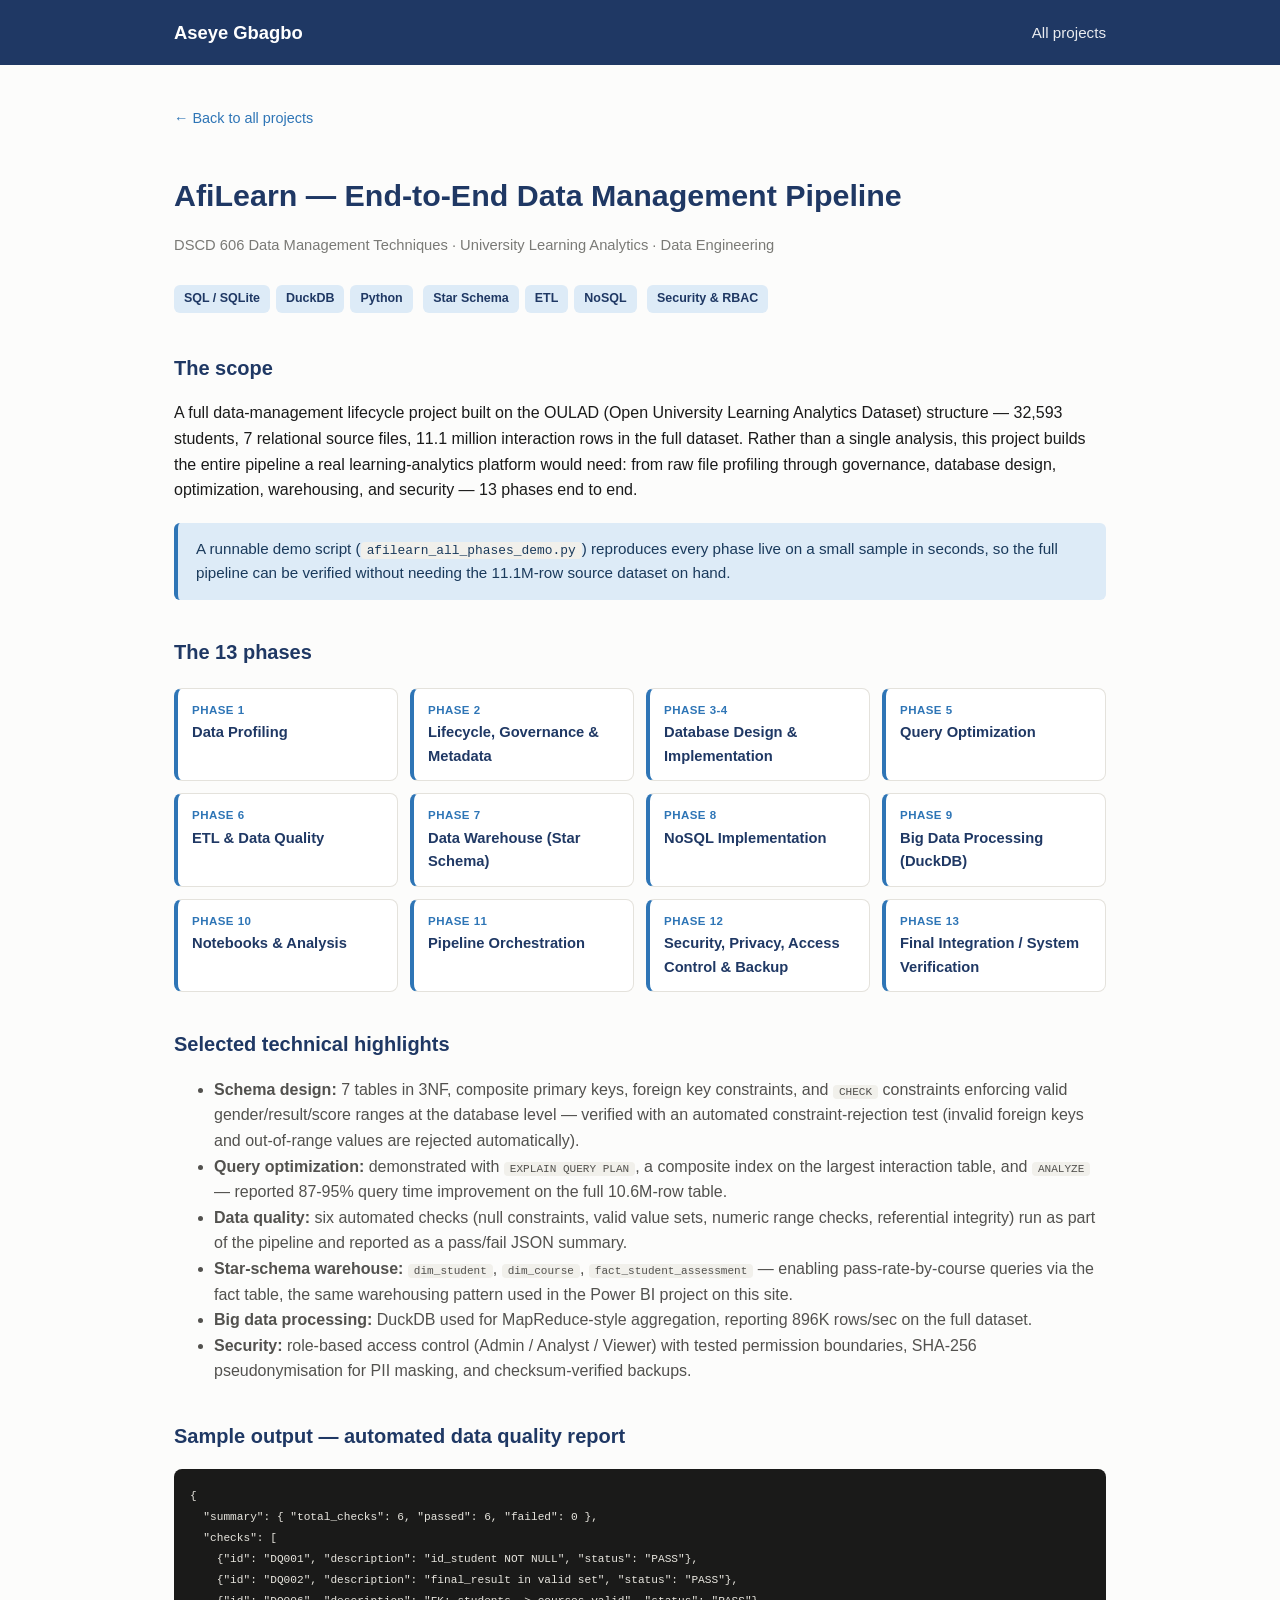
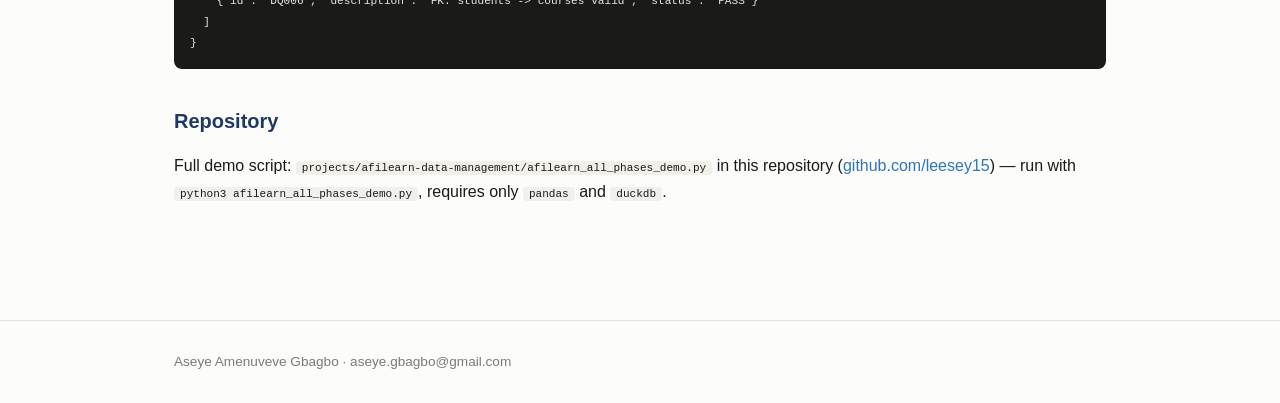
==== projects/afilearn-data-management.html @ aeea0f4e "Add files via upload Initial Portfolio" ====
<!DOCTYPE html>
<html lang="en">
<head>
<meta charset="UTF-8">
<meta name="viewport" content="width=device-width, initial-scale=1.0">
<title>AfiLearn — Data Management Pipeline — Aseye Gbagbo</title>
<link rel="stylesheet" href="../assets/style.css">
<style>
  .phase-grid { display: grid; grid-template-columns: repeat(auto-fill, minmax(210px, 1fr)); gap: 12px; margin: 20px 0 30px; }
  .phase { background: var(--surface-card); border: 1px solid var(--border); border-left: 4px solid var(--blue);
    border-radius: 8px; padding: 12px 14px; }
  .phase .n { font-size: 0.72rem; color: var(--blue); font-weight: 700; letter-spacing: .04em; }
  .phase .t { font-size: 0.92rem; font-weight: 600; color: var(--navy); margin-top: 2px; }
</style>
</head>
<body>
<header class="site-header">
  <div class="wrap">
    <a href="../index.html" class="brand">Aseye Gbagbo</a>
    <nav><a href="../index.html#projects">All projects</a></nav>
  </div>
</header>

<div class="wrap">
<main class="project">
  <a class="back" href="../index.html#projects">← Back to all projects</a>
  <h1>AfiLearn — End-to-End Data Management Pipeline</h1>
  <p class="meta">DSCD 606 Data Management Techniques · University Learning Analytics · Data Engineering</p>
  <div class="badges">
    <span class="badge">SQL / SQLite</span><span class="badge">DuckDB</span><span class="badge">Python</span>
    <span class="badge">Star Schema</span><span class="badge">ETL</span><span class="badge">NoSQL</span>
    <span class="badge">Security &amp; RBAC</span>
  </div>

  <h2>The scope</h2>
  <p>
    A full data-management lifecycle project built on the OULAD (Open University Learning Analytics Dataset)
    structure — 32,593 students, 7 relational source files, 11.1 million interaction rows in the full dataset.
    Rather than a single analysis, this project builds the entire pipeline a real learning-analytics platform
    would need: from raw file profiling through governance, database design, optimization, warehousing, and
    security — 13 phases end to end.
  </p>

  <div class="callout">
    A runnable demo script (<code>afilearn_all_phases_demo.py</code>) reproduces every phase live on a small
    sample in seconds, so the full pipeline can be verified without needing the 11.1M-row source dataset on hand.
  </div>

  <h2>The 13 phases</h2>
  <div class="phase-grid">
    <div class="phase"><div class="n">PHASE 1</div><div class="t">Data Profiling</div></div>
    <div class="phase"><div class="n">PHASE 2</div><div class="t">Lifecycle, Governance &amp; Metadata</div></div>
    <div class="phase"><div class="n">PHASE 3-4</div><div class="t">Database Design &amp; Implementation</div></div>
    <div class="phase"><div class="n">PHASE 5</div><div class="t">Query Optimization</div></div>
    <div class="phase"><div class="n">PHASE 6</div><div class="t">ETL &amp; Data Quality</div></div>
    <div class="phase"><div class="n">PHASE 7</div><div class="t">Data Warehouse (Star Schema)</div></div>
    <div class="phase"><div class="n">PHASE 8</div><div class="t">NoSQL Implementation</div></div>
    <div class="phase"><div class="n">PHASE 9</div><div class="t">Big Data Processing (DuckDB)</div></div>
    <div class="phase"><div class="n">PHASE 10</div><div class="t">Notebooks &amp; Analysis</div></div>
    <div class="phase"><div class="n">PHASE 11</div><div class="t">Pipeline Orchestration</div></div>
    <div class="phase"><div class="n">PHASE 12</div><div class="t">Security, Privacy, Access Control &amp; Backup</div></div>
    <div class="phase"><div class="n">PHASE 13</div><div class="t">Final Integration / System Verification</div></div>
  </div>

  <h2>Selected technical highlights</h2>
  <ul>
    <li><strong>Schema design:</strong> 7 tables in 3NF, composite primary keys, foreign key constraints, and
    <code>CHECK</code> constraints enforcing valid gender/result/score ranges at the database level — verified with
    an automated constraint-rejection test (invalid foreign keys and out-of-range values are rejected automatically).</li>
    <li><strong>Query optimization:</strong> demonstrated with <code>EXPLAIN QUERY PLAN</code>, a composite index on
    the largest interaction table, and <code>ANALYZE</code> — reported 87-95% query time improvement on the full
    10.6M-row table.</li>
    <li><strong>Data quality:</strong> six automated checks (null constraints, valid value sets, numeric range checks,
    referential integrity) run as part of the pipeline and reported as a pass/fail JSON summary.</li>
    <li><strong>Star-schema warehouse:</strong> <code>dim_student</code>, <code>dim_course</code>,
    <code>fact_student_assessment</code> — enabling pass-rate-by-course queries via the fact table, the same
    warehousing pattern used in the Power BI project on this site.</li>
    <li><strong>Big data processing:</strong> DuckDB used for MapReduce-style aggregation, reporting 896K rows/sec
    on the full dataset.</li>
    <li><strong>Security:</strong> role-based access control (Admin / Analyst / Viewer) with tested permission
    boundaries, SHA-256 pseudonymisation for PII masking, and checksum-verified backups.</li>
  </ul>

  <h2>Sample output — automated data quality report</h2>
  <pre><code>{
  "summary": { "total_checks": 6, "passed": 6, "failed": 0 },
  "checks": [
    {"id": "DQ001", "description": "id_student NOT NULL", "status": "PASS"},
    {"id": "DQ002", "description": "final_result in valid set", "status": "PASS"},
    {"id": "DQ006", "description": "FK: students -&gt; courses valid", "status": "PASS"}
  ]
}</code></pre>

  <h2>Repository</h2>
  <p>Full demo script: <code>projects/afilearn-data-management/afilearn_all_phases_demo.py</code> in this
  repository (<a href="https://github.com/leesey15" target="_blank" rel="noopener">github.com/leesey15</a>) —
  run with <code>python3 afilearn_all_phases_demo.py</code>, requires only <code>pandas</code> and
  <code>duckdb</code>.</p>
</main>
</div>

<footer><div class="wrap">Aseye Amenuveve Gbagbo · aseye.gbagbo@gmail.com</div></footer>
</body>
</html>
---- assets/style.css ----
:root {
  --navy: #1F3864;
  --blue: #2E75B6;
  --blue-light: #DDEBF7;
  --text-primary: #1a1a1a;
  --text-secondary: #52514e;
  --text-muted: #7a7a76;
  --surface: #fcfcfb;
  --surface-card: #ffffff;
  --border: #e4e2dc;
  --good: #1baf7a;
  --bad: #e34948;
  --radius: 10px;
  --max-width: 980px;
}

* { box-sizing: border-box; }

body {
  margin: 0;
  font-family: -apple-system, BlinkMacSystemFont, "Segoe UI", Arial, sans-serif;
  color: var(--text-primary);
  background: var(--surface);
  line-height: 1.6;
}

a { color: var(--blue); text-decoration: none; }
a:hover { text-decoration: underline; }

.wrap { max-width: var(--max-width); margin: 0 auto; padding: 0 24px; }

/* ---- Header / nav ---- */
header.site-header {
  background: var(--navy);
  color: white;
  padding: 18px 0;
}
header.site-header .wrap { display: flex; justify-content: space-between; align-items: center; flex-wrap: wrap; gap: 10px; }
header.site-header a { color: white; }
header.site-header .brand { font-weight: 700; font-size: 1.15rem; }
header.site-header nav a { margin-left: 20px; font-size: 0.95rem; opacity: 0.9; }
header.site-header nav a:hover { opacity: 1; text-decoration: none; border-bottom: 2px solid white; }

/* ---- Hero ---- */
.hero { padding: 64px 0 40px; }
.hero h1 { font-size: 2.1rem; margin: 0 0 6px; color: var(--navy); }
.hero .subtitle { font-size: 1.1rem; color: var(--text-secondary); margin: 0 0 18px; }
.hero p.lede { max-width: 700px; color: var(--text-secondary); }
.hero .links { margin-top: 18px; }
.hero .links a {
  display: inline-block; margin-right: 12px; padding: 9px 18px;
  border: 1px solid var(--navy); border-radius: 999px; font-size: 0.92rem; color: var(--navy);
}
.hero .links a.primary { background: var(--navy); color: white; }
.hero .links a:hover { text-decoration: none; opacity: 0.85; }

/* ---- Section titles ---- */
.section-title { font-size: 1.4rem; color: var(--navy); margin: 48px 0 20px; }

/* ---- Project cards grid ---- */
.project-grid { display: grid; grid-template-columns: repeat(auto-fit, minmax(280px, 1fr)); gap: 20px; padding-bottom: 40px; }
.card {
  background: var(--surface-card); border: 1px solid var(--border); border-radius: var(--radius);
  padding: 22px; display: flex; flex-direction: column; transition: box-shadow .15s, transform .15s;
}
.card:hover { box-shadow: 0 6px 20px rgba(31,56,100,0.12); transform: translateY(-2px); }
.card .tag { display: inline-block; font-size: 0.72rem; font-weight: 700; letter-spacing: 0.04em; text-transform: uppercase;
  color: var(--blue); background: var(--blue-light); padding: 3px 9px; border-radius: 999px; margin-bottom: 10px; width: fit-content; }
.card h3 { margin: 0 0 8px; font-size: 1.1rem; color: var(--navy); }
.card p { color: var(--text-secondary); font-size: 0.92rem; flex-grow: 1; }
.card .badges { margin: 10px 0; }
.card .badge { display: inline-block; font-size: 0.72rem; color: var(--text-secondary); background: #f1f0eb;
  border: 1px solid var(--border); border-radius: 6px; padding: 2px 8px; margin: 2px 4px 2px 0; }
.card .cta { margin-top: 12px; font-size: 0.9rem; font-weight: 600; }

/* ---- Project detail pages ---- */
main.project { padding: 40px 0 60px; }
main.project .back { display: inline-block; margin-bottom: 20px; font-size: 0.9rem; }
main.project h1 { color: var(--navy); font-size: 1.9rem; margin-bottom: 6px; }
main.project .meta { color: var(--text-muted); font-size: 0.92rem; margin-bottom: 24px; }
main.project .badges { margin-bottom: 24px; }
main.project .badge { display: inline-block; font-size: 0.78rem; color: var(--navy); background: var(--blue-light);
  border-radius: 6px; padding: 4px 10px; margin: 3px 6px 3px 0; font-weight: 600; }
main.project h2 { color: var(--navy); font-size: 1.25rem; margin-top: 36px; }
main.project img.figure { max-width: 100%; border: 1px solid var(--border); border-radius: 8px; margin: 14px 0; }
main.project .callout {
  background: var(--blue-light); border-left: 4px solid var(--blue); padding: 14px 18px; border-radius: 6px;
  margin: 20px 0; color: #1a3a5c; font-size: 0.95rem;
}
main.project .callout.warn { background: #fdecea; border-left-color: var(--bad); color: #7a2020; }
main.project table { border-collapse: collapse; width: 100%; margin: 16px 0; font-size: 0.88rem; }
main.project th, main.project td { border: 1px solid var(--border); padding: 7px 10px; text-align: left; }
main.project th { background: var(--navy); color: white; font-weight: 600; }
main.project tr:nth-child(even) td { background: #f7f7f5; }
main.project ul, main.project ol { color: var(--text-secondary); }
main.project code { background: #f1f0eb; padding: 1px 6px; border-radius: 4px; font-size: 0.85em; }
main.project pre { background: #1a1a19; color: #e8e6df; padding: 16px; border-radius: 8px; overflow-x: auto; font-size: 0.82rem; }
main.project pre code { background: none; color: inherit; padding: 0; }
.kpi-row { display: grid; grid-template-columns: repeat(auto-fit, minmax(140px, 1fr)); gap: 12px; margin: 20px 0; }
.kpi { background: var(--surface-card); border: 1px solid var(--border); border-radius: 8px; padding: 14px; text-align: center; }
.kpi .num { font-size: 1.5rem; font-weight: 700; color: var(--blue); }
.kpi .label { font-size: 0.78rem; color: var(--text-muted); }

footer { border-top: 1px solid var(--border); padding: 30px 0; margin-top: 40px; color: var(--text-muted); font-size: 0.85rem; }
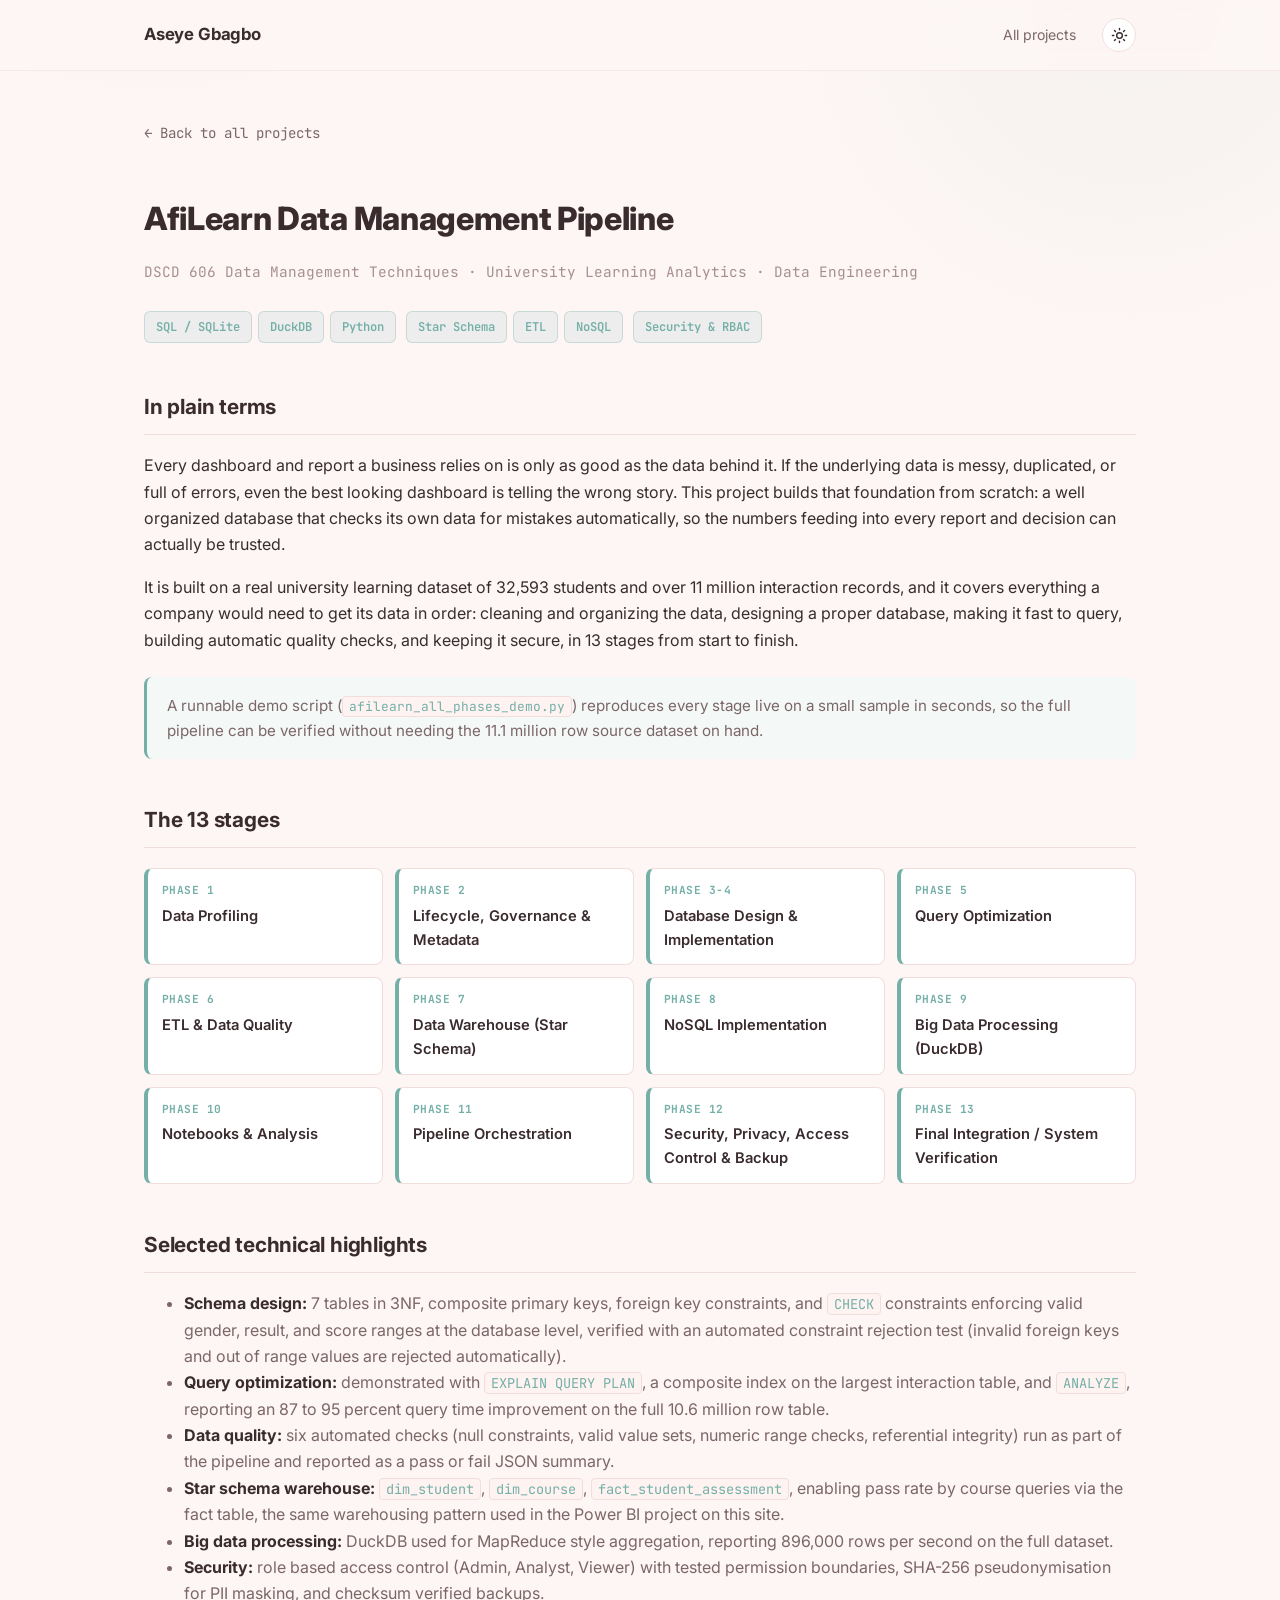
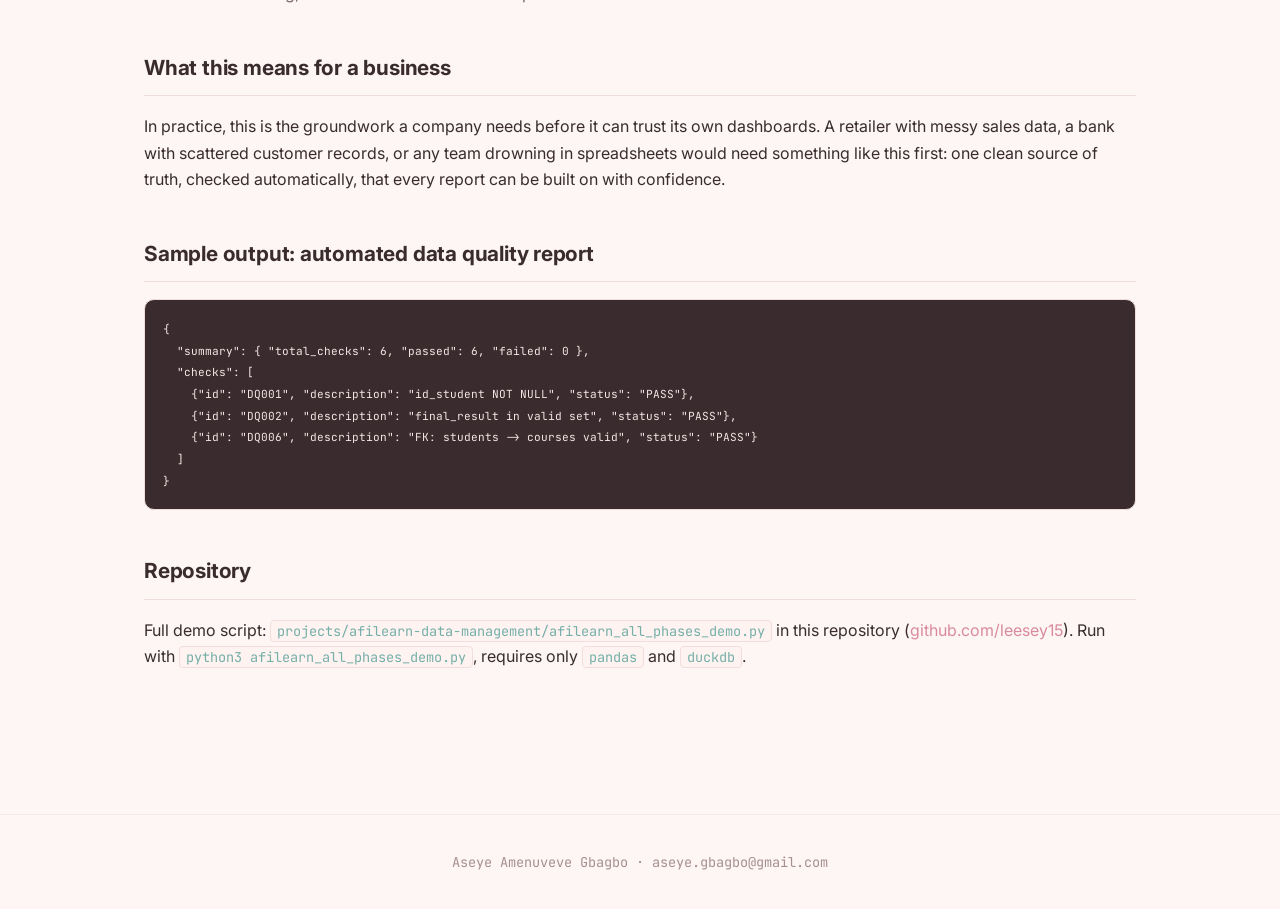
==== commit 6b67e7cc: "Add files via upload Updated page" ====
--- a/projects/afilearn-data-management.html
+++ b/projects/afilearn-data-management.html
@@ -3,28 +3,37 @@
 <head>
 <meta charset="UTF-8">
 <meta name="viewport" content="width=device-width, initial-scale=1.0">
-<title>AfiLearn — Data Management Pipeline — Aseye Gbagbo</title>
+<title>AfiLearn Data Management Pipeline · Aseye Gbagbo</title>
+  <link rel="preconnect" href="https://fonts.googleapis.com">
+  <link rel="preconnect" href="https://fonts.gstatic.com" crossorigin>
+  <link href="https://fonts.googleapis.com/css2?family=JetBrains+Mono:wght@400;500;600;700&family=Inter:wght@400;500;600;700;800&display=swap" rel="stylesheet">
 <link rel="stylesheet" href="../assets/style.css">
+<script src="../assets/theme.js"></script>
 <style>
   .phase-grid { display: grid; grid-template-columns: repeat(auto-fill, minmax(210px, 1fr)); gap: 12px; margin: 20px 0 30px; }
-  .phase { background: var(--surface-card); border: 1px solid var(--border); border-left: 4px solid var(--blue);
+  .phase { background: var(--surface-card); border: 1px solid var(--border); border-left: 4px solid var(--proj-accent);
     border-radius: 8px; padding: 12px 14px; }
-  .phase .n { font-size: 0.72rem; color: var(--blue); font-weight: 700; letter-spacing: .04em; }
-  .phase .t { font-size: 0.92rem; font-weight: 600; color: var(--navy); margin-top: 2px; }
+  .phase .n { font-size: 0.7rem; color: var(--proj-accent); font-weight: 700; letter-spacing: .04em; font-family: 'JetBrains Mono', monospace; }
+  .phase .t { font-size: 0.92rem; font-weight: 600; color: var(--text-primary); margin-top: 4px; }
 </style>
 </head>
-<body>
+<body class="proj-dataeng">
 <header class="site-header">
   <div class="wrap">
     <a href="../index.html" class="brand">Aseye Gbagbo</a>
-    <nav><a href="../index.html#projects">All projects</a></nav>
+    <nav><a href="../index.html#projects">All projects</a>
+      <button class="theme-toggle" type="button" aria-label="Toggle light and dark mode">
+        <svg class="icon-sun" viewBox="0 0 24 24" fill="none" stroke="currentColor" stroke-width="2" stroke-linecap="round" stroke-linejoin="round"><circle cx="12" cy="12" r="4"/><path d="M12 2v2M12 20v2M4.93 4.93l1.41 1.41M17.66 17.66l1.41 1.41M2 12h2M20 12h2M4.93 19.07l1.41-1.41M17.66 6.34l1.41-1.41"/></svg>
+        <svg class="icon-moon" viewBox="0 0 24 24" fill="none" stroke="currentColor" stroke-width="2" stroke-linecap="round" stroke-linejoin="round"><path d="M21 12.79A9 9 0 1 1 11.21 3 7 7 0 0 0 21 12.79z"/></svg>
+      </button>
+    </nav>
   </div>
 </header>
 
 <div class="wrap">
 <main class="project">
   <a class="back" href="../index.html#projects">← Back to all projects</a>
-  <h1>AfiLearn — End-to-End Data Management Pipeline</h1>
+  <h1>AfiLearn Data Management Pipeline</h1>
   <p class="meta">DSCD 606 Data Management Techniques · University Learning Analytics · Data Engineering</p>
   <div class="badges">
     <span class="badge">SQL / SQLite</span><span class="badge">DuckDB</span><span class="badge">Python</span>
@@ -32,21 +41,27 @@
     <span class="badge">Security &amp; RBAC</span>
   </div>
 
-  <h2>The scope</h2>
+  <h2>In plain terms</h2>
   <p>
-    A full data-management lifecycle project built on the OULAD (Open University Learning Analytics Dataset)
-    structure — 32,593 students, 7 relational source files, 11.1 million interaction rows in the full dataset.
-    Rather than a single analysis, this project builds the entire pipeline a real learning-analytics platform
-    would need: from raw file profiling through governance, database design, optimization, warehousing, and
-    security — 13 phases end to end.
+    Every dashboard and report a business relies on is only as good as the data behind it. If the underlying
+    data is messy, duplicated, or full of errors, even the best looking dashboard is telling the wrong story.
+    This project builds that foundation from scratch: a well organized database that checks its own data for
+    mistakes automatically, so the numbers feeding into every report and decision can actually be trusted.
+  </p>
+  <p>
+    It is built on a real university learning dataset of 32,593 students and over 11 million interaction
+    records, and it covers everything a company would need to get its data in order: cleaning and organizing
+    the data, designing a proper database, making it fast to query, building automatic quality checks, and
+    keeping it secure, in 13 stages from start to finish.
   </p>
 
   <div class="callout">
-    A runnable demo script (<code>afilearn_all_phases_demo.py</code>) reproduces every phase live on a small
-    sample in seconds, so the full pipeline can be verified without needing the 11.1M-row source dataset on hand.
+    A runnable demo script (<code>afilearn_all_phases_demo.py</code>) reproduces every stage live on a small
+    sample in seconds, so the full pipeline can be verified without needing the 11.1 million row source
+    dataset on hand.
   </div>
 
-  <h2>The 13 phases</h2>
+  <h2>The 13 stages</h2>
   <div class="phase-grid">
     <div class="phase"><div class="n">PHASE 1</div><div class="t">Data Profiling</div></div>
     <div class="phase"><div class="n">PHASE 2</div><div class="t">Lifecycle, Governance &amp; Metadata</div></div>
@@ -65,23 +80,32 @@
   <h2>Selected technical highlights</h2>
   <ul>
     <li><strong>Schema design:</strong> 7 tables in 3NF, composite primary keys, foreign key constraints, and
-    <code>CHECK</code> constraints enforcing valid gender/result/score ranges at the database level — verified with
-    an automated constraint-rejection test (invalid foreign keys and out-of-range values are rejected automatically).</li>
+    <code>CHECK</code> constraints enforcing valid gender, result, and score ranges at the database level, verified
+    with an automated constraint rejection test (invalid foreign keys and out of range values are rejected
+    automatically).</li>
     <li><strong>Query optimization:</strong> demonstrated with <code>EXPLAIN QUERY PLAN</code>, a composite index on
-    the largest interaction table, and <code>ANALYZE</code> — reported 87-95% query time improvement on the full
-    10.6M-row table.</li>
+    the largest interaction table, and <code>ANALYZE</code>, reporting an 87 to 95 percent query time improvement on
+    the full 10.6 million row table.</li>
     <li><strong>Data quality:</strong> six automated checks (null constraints, valid value sets, numeric range checks,
-    referential integrity) run as part of the pipeline and reported as a pass/fail JSON summary.</li>
-    <li><strong>Star-schema warehouse:</strong> <code>dim_student</code>, <code>dim_course</code>,
-    <code>fact_student_assessment</code> — enabling pass-rate-by-course queries via the fact table, the same
+    referential integrity) run as part of the pipeline and reported as a pass or fail JSON summary.</li>
+    <li><strong>Star schema warehouse:</strong> <code>dim_student</code>, <code>dim_course</code>,
+    <code>fact_student_assessment</code>, enabling pass rate by course queries via the fact table, the same
     warehousing pattern used in the Power BI project on this site.</li>
-    <li><strong>Big data processing:</strong> DuckDB used for MapReduce-style aggregation, reporting 896K rows/sec
-    on the full dataset.</li>
-    <li><strong>Security:</strong> role-based access control (Admin / Analyst / Viewer) with tested permission
-    boundaries, SHA-256 pseudonymisation for PII masking, and checksum-verified backups.</li>
+    <li><strong>Big data processing:</strong> DuckDB used for MapReduce style aggregation, reporting 896,000 rows per
+    second on the full dataset.</li>
+    <li><strong>Security:</strong> role based access control (Admin, Analyst, Viewer) with tested permission
+    boundaries, SHA-256 pseudonymisation for PII masking, and checksum verified backups.</li>
   </ul>
 
-  <h2>Sample output — automated data quality report</h2>
+  <h2>What this means for a business</h2>
+  <p>
+    In practice, this is the groundwork a company needs before it can trust its own dashboards. A retailer with
+    messy sales data, a bank with scattered customer records, or any team drowning in spreadsheets would need
+    something like this first: one clean source of truth, checked automatically, that every report can be built
+    on with confidence.
+  </p>
+
+  <h2>Sample output: automated data quality report</h2>
   <pre><code>{
   "summary": { "total_checks": 6, "passed": 6, "failed": 0 },
   "checks": [
@@ -93,8 +117,8 @@
 
   <h2>Repository</h2>
   <p>Full demo script: <code>projects/afilearn-data-management/afilearn_all_phases_demo.py</code> in this
-  repository (<a href="https://github.com/leesey15" target="_blank" rel="noopener">github.com/leesey15</a>) —
-  run with <code>python3 afilearn_all_phases_demo.py</code>, requires only <code>pandas</code> and
+  repository (<a href="https://github.com/leesey15" target="_blank" rel="noopener">github.com/leesey15</a>).
+  Run with <code>python3 afilearn_all_phases_demo.py</code>, requires only <code>pandas</code> and
   <code>duckdb</code>.</p>
 </main>
 </div>
--- a/assets/style.css
+++ b/assets/style.css
@@ -1,104 +1,332 @@
 :root {
-  --navy: #1F3864;
-  --blue: #2E75B6;
-  --blue-light: #DDEBF7;
-  --text-primary: #1a1a1a;
-  --text-secondary: #52514e;
-  --text-muted: #7a7a76;
-  --surface: #fcfcfb;
-  --surface-card: #ffffff;
-  --border: #e4e2dc;
-  --good: #1baf7a;
-  --bad: #e34948;
-  --radius: 10px;
-  --max-width: 980px;
+  --radius: 14px;
+  --max-width: 1040px;
+
+  /* ---- brand gradient (rose) ---- */
+  --rose-1: #E8A0AC;
+  --rose-2: #D98A9C;
+  --gradient: linear-gradient(120deg, var(--rose-1), var(--rose-2));
+
+  /* ---- 5 project category accents (soft, muted) ---- */
+  --ml: #B98CA6;       /* Machine Learning — mauve/orchid */
+  --dataeng: #74AFA8;  /* Data Engineering — dusty teal */
+  --excel: #8FB996;    /* Excel — sage green */
+  --sql: #E0937A;      /* SQL — dusty coral */
+  --pbi: #8E9FD1;      /* Power BI — soft periwinkle */
+
+  --proj-accent: var(--rose-2);
+  --good: #7FAE86;
+  --bad: #D08080;
+}
+
+/* ---------- LIGHT (default) ---------- */
+:root, [data-theme="light"] {
+  --bg: #FDF6F5;
+  --bg-image:
+    radial-gradient(650px circle at 12% -10%, rgba(217,138,156,0.10), transparent 55%),
+    radial-gradient(650px circle at 88% 0%, rgba(143,185,150,0.08), transparent 55%);
+  --surface: #FFFFFF;
+  --surface-card: #FFFFFF;
+  --surface-hover: #FCEFEE;
+  --border: #F1DEDC;
+  --border-soft: #F6E9E7;
+  --text-primary: #3A2C2E;
+  --text-secondary: #7C6668;
+  --text-muted: #A6908F;
+  --header-bg: rgba(253,246,245,0.85);
+  --shadow: 0 14px 34px rgba(180,110,120,0.14);
+  --code-bg: #FFF3F1;
+  --pre-bg: #3A2C2E;
+  --pre-text: #F3E6E4;
+  --name-color: #9C4A63;
+}
+
+/* ---------- DARK ---------- */
+[data-theme="dark"] {
+  --bg: #241A1D;
+  --bg-image:
+    radial-gradient(650px circle at 12% -10%, rgba(232,160,172,0.10), transparent 55%),
+    radial-gradient(650px circle at 88% 0%, rgba(116,175,168,0.08), transparent 55%);
+  --surface: #2E2126;
+  --surface-card: #2E2126;
+  --surface-hover: #3A2930;
+  --border: #46323A;
+  --border-soft: #3A2930;
+  --text-primary: #F5E9E8;
+  --text-secondary: #CBB3B2;
+  --text-muted: #977F80;
+  --header-bg: rgba(36,26,29,0.85);
+  --shadow: 0 16px 40px rgba(0,0,0,0.35);
+  --code-bg: #3A2930;
+  --pre-bg: #1D1517;
+  --pre-text: #EEDEDD;
+  --name-color: #E393A6;
 }
 
 * { box-sizing: border-box; }
 
 body {
   margin: 0;
-  font-family: -apple-system, BlinkMacSystemFont, "Segoe UI", Arial, sans-serif;
+  font-family: 'Inter', -apple-system, BlinkMacSystemFont, "Segoe UI", Arial, sans-serif;
   color: var(--text-primary);
-  background: var(--surface);
-  line-height: 1.6;
-}
-
-a { color: var(--blue); text-decoration: none; }
+  background: var(--bg);
+  background-image: var(--bg-image);
+  background-repeat: no-repeat;
+  line-height: 1.65;
+  -webkit-font-smoothing: antialiased;
+  transition: background-color .2s, color .2s;
+}
+
+h1, h2, h3, .brand { font-family: 'Inter', sans-serif; letter-spacing: -0.01em; }
+
+a { color: var(--rose-2); text-decoration: none; }
 a:hover { text-decoration: underline; }
+
+code, pre, .mono { font-family: 'JetBrains Mono', 'SFMono-Regular', Consolas, monospace; }
 
 .wrap { max-width: var(--max-width); margin: 0 auto; padding: 0 24px; }
 
 /* ---- Header / nav ---- */
 header.site-header {
-  background: var(--navy);
-  color: white;
+  background: var(--header-bg);
+  backdrop-filter: blur(10px);
+  border-bottom: 1px solid var(--border-soft);
+  color: var(--text-primary);
   padding: 18px 0;
+  position: sticky;
+  top: 0;
+  z-index: 20;
 }
 header.site-header .wrap { display: flex; justify-content: space-between; align-items: center; flex-wrap: wrap; gap: 10px; }
-header.site-header a { color: white; }
-header.site-header .brand { font-weight: 700; font-size: 1.15rem; }
-header.site-header nav a { margin-left: 20px; font-size: 0.95rem; opacity: 0.9; }
-header.site-header nav a:hover { opacity: 1; text-decoration: none; border-bottom: 2px solid white; }
+header.site-header a { color: var(--text-primary); }
+header.site-header .brand { font-weight: 700; font-size: 1.05rem; letter-spacing: -0.01em; }
+header.site-header nav { display: flex; align-items: center; gap: 4px; }
+header.site-header nav a { margin-left: 18px; font-size: 0.88rem; color: var(--text-secondary); font-family: 'Inter', sans-serif; transition: color .15s; }
+header.site-header nav a:hover { color: var(--rose-2); text-decoration: none; }
+
+.theme-toggle {
+  margin-left: 22px; width: 34px; height: 34px; border-radius: 50%;
+  border: 1px solid var(--border); background: var(--surface-card); color: var(--text-primary);
+  display: inline-flex; align-items: center; justify-content: center; cursor: pointer;
+  transition: border-color .15s, transform .15s;
+}
+.theme-toggle:hover { border-color: var(--rose-2); transform: translateY(-1px); }
+.theme-toggle svg { width: 17px; height: 17px; }
+.theme-toggle .icon-moon { display: none; }
+[data-theme="dark"] .theme-toggle .icon-sun { display: none; }
+[data-theme="dark"] .theme-toggle .icon-moon { display: inline-flex; }
 
 /* ---- Hero ---- */
-.hero { padding: 64px 0 40px; }
-.hero h1 { font-size: 2.1rem; margin: 0 0 6px; color: var(--navy); }
-.hero .subtitle { font-size: 1.1rem; color: var(--text-secondary); margin: 0 0 18px; }
-.hero p.lede { max-width: 700px; color: var(--text-secondary); }
-.hero .links { margin-top: 18px; }
+.hero { padding: 68px 0 40px; display: flex; align-items: center; gap: 44px; flex-wrap: wrap; }
+.hero-text { flex: 1; min-width: 280px; }
+.hero-photo-wrap {
+  width: 172px; height: 172px; border-radius: 50%; flex-shrink: 0;
+  padding: 4px;
+  background: var(--gradient);
+  box-shadow: 0 0 0 1px rgba(217,138,156,0.08), var(--shadow);
+}
+.hero-photo-wrap img {
+  width: 100%; height: 100%; border-radius: 50%; object-fit: cover;
+  display: block; border: 4px solid var(--bg);
+}
+.pill {
+  display: inline-flex; align-items: center; gap: 7px; font-size: 0.78rem; font-weight: 600;
+  color: var(--good); background: color-mix(in srgb, var(--good) 14%, transparent);
+  border: 1px solid color-mix(in srgb, var(--good) 30%, transparent);
+  padding: 5px 13px; border-radius: 999px; margin-bottom: 18px;
+}
+.pill .dot { width: 7px; height: 7px; border-radius: 50%; background: var(--good); }
+.hero h1 {
+  font-size: 1.95rem; margin: 0 0 8px; font-weight: 800; line-height: 1.2;
+  color: var(--name-color);
+}
+.hero .subtitle { font-size: 0.98rem; color: var(--text-secondary); margin: 0 0 18px; font-weight: 500; }
+.hero p.lede { max-width: 620px; color: var(--text-secondary); font-size: 1rem; }
+.hero .links { margin-top: 24px; display: flex; gap: 12px; flex-wrap: wrap; }
 .hero .links a {
-  display: inline-block; margin-right: 12px; padding: 9px 18px;
-  border: 1px solid var(--navy); border-radius: 999px; font-size: 0.92rem; color: var(--navy);
-}
-.hero .links a.primary { background: var(--navy); color: white; }
-.hero .links a:hover { text-decoration: none; opacity: 0.85; }
+  display: inline-flex; align-items: center; gap: 6px; padding: 10px 22px;
+  border: 1.5px solid var(--border); border-radius: 999px; font-size: 0.9rem; color: var(--text-primary);
+  font-weight: 500; transition: all .15s;
+}
+.hero .links a.primary { background: var(--gradient); color: #2E1B20; border-color: transparent; font-weight: 700; }
+.hero .links a:hover { text-decoration: none; transform: translateY(-1px); border-color: var(--rose-2); }
+.hero .links a.primary:hover { filter: brightness(1.06); border-color: transparent; }
+.hero .taglist {
+  margin-top: 30px; display: flex; gap: 22px; flex-wrap: wrap;
+  font-size: 0.8rem; color: var(--text-muted); font-family: 'JetBrains Mono', monospace;
+}
 
 /* ---- Section titles ---- */
-.section-title { font-size: 1.4rem; color: var(--navy); margin: 48px 0 20px; }
+.section-title {
+  font-size: 1.4rem; color: var(--text-primary); margin: 0 0 6px; font-weight: 700;
+}
+.section-kicker {
+  font-size: 0.82rem; color: var(--rose-2); font-family: 'JetBrains Mono', monospace; margin: 0 0 4px;
+}
+.section-head { text-align: center; margin: 64px 0 32px; }
+.section-head.left { text-align: left; }
+.section-head .section-title { font-size: 1.6rem; }
+
+/* ---- Stack / tools ---- */
+.stack-grid { display: flex; flex-wrap: wrap; gap: 14px; justify-content: center; margin-bottom: 14px; }
+.stack-item {
+  display: flex; flex-direction: column; align-items: center; gap: 10px;
+  width: 92px; padding: 16px 8px; border: 1px solid var(--border); border-radius: 12px;
+  background: var(--surface-card); transition: transform .15s, border-color .15s;
+}
+.stack-item:hover { transform: translateY(-3px); border-color: var(--rose-2); }
+.stack-item .ico { width: 28px; height: 28px; color: var(--text-secondary); }
+.stack-item.core .ico { color: var(--proj-accent); }
+.stack-item span { font-size: 0.74rem; color: var(--text-secondary); text-align: center; }
+.stack-row-label { text-align: center; font-size: 0.76rem; color: var(--text-muted); font-family: 'JetBrains Mono', monospace; margin: 26px 0 12px; }
 
 /* ---- Project cards grid ---- */
-.project-grid { display: grid; grid-template-columns: repeat(auto-fit, minmax(280px, 1fr)); gap: 20px; padding-bottom: 40px; }
+.project-grid { display: grid; grid-template-columns: repeat(auto-fit, minmax(300px, 1fr)); gap: 22px; padding-bottom: 12px; }
 .card {
+  --proj-accent: var(--rose-2);
   background: var(--surface-card); border: 1px solid var(--border); border-radius: var(--radius);
-  padding: 22px; display: flex; flex-direction: column; transition: box-shadow .15s, transform .15s;
-}
-.card:hover { box-shadow: 0 6px 20px rgba(31,56,100,0.12); transform: translateY(-2px); }
-.card .tag { display: inline-block; font-size: 0.72rem; font-weight: 700; letter-spacing: 0.04em; text-transform: uppercase;
-  color: var(--blue); background: var(--blue-light); padding: 3px 9px; border-radius: 999px; margin-bottom: 10px; width: fit-content; }
-.card h3 { margin: 0 0 8px; font-size: 1.1rem; color: var(--navy); }
-.card p { color: var(--text-secondary); font-size: 0.92rem; flex-grow: 1; }
-.card .badges { margin: 10px 0; }
-.card .badge { display: inline-block; font-size: 0.72rem; color: var(--text-secondary); background: #f1f0eb;
-  border: 1px solid var(--border); border-radius: 6px; padding: 2px 8px; margin: 2px 4px 2px 0; }
-.card .cta { margin-top: 12px; font-size: 0.9rem; font-weight: 600; }
+  display: flex; flex-direction: column; transition: box-shadow .18s, transform .18s, border-color .18s;
+  overflow: hidden;
+}
+.card-visual {
+  height: 92px; display: flex; align-items: center; justify-content: center;
+  background: color-mix(in srgb, var(--proj-accent) 12%, var(--surface));
+  border-bottom: 1px solid var(--border);
+}
+.card-visual svg { width: 46px; height: 46px; color: var(--proj-accent); opacity: 0.85; }
+.card-body { padding: 22px 24px; display: flex; flex-direction: column; flex: 1; }
+.card:hover { box-shadow: var(--shadow); transform: translateY(-3px); border-color: var(--proj-accent); }
+.card .tag {
+  display: inline-flex; align-items: center; gap: 6px; font-family: 'JetBrains Mono', monospace; font-size: 0.7rem; font-weight: 600; letter-spacing: 0.02em;
+  color: var(--proj-accent); background: color-mix(in srgb, var(--proj-accent) 14%, transparent);
+  border: 1px solid color-mix(in srgb, var(--proj-accent) 32%, transparent);
+  padding: 4px 11px; border-radius: 999px; margin-bottom: 14px; width: fit-content;
+}
+.card .tag::before { content: ""; width: 7px; height: 7px; border-radius: 50%; background: var(--proj-accent); display: inline-block; }
+.card h3 { margin: 0 0 10px; font-size: 1.1rem; color: var(--text-primary); line-height: 1.35; font-weight: 700; }
+.card p { color: var(--text-secondary); font-size: 0.9rem; flex-grow: 1; font-family: 'Inter', sans-serif; }
+.card .stat-row { display: flex; gap: 14px; margin: 14px 0 4px; flex-wrap: wrap; }
+.card .stat { font-family: 'JetBrains Mono', monospace; font-size: 0.76rem; color: var(--text-secondary); display: flex; align-items: center; gap: 5px; }
+.card .stat b { color: var(--text-primary); font-weight: 700; }
+.card .badges { margin: 14px 0 6px; }
+.card .badge {
+  display: inline-block; font-family: 'JetBrains Mono', monospace; font-size: 0.7rem; color: var(--proj-accent);
+  background: color-mix(in srgb, var(--proj-accent) 10%, transparent);
+  border: 1px solid color-mix(in srgb, var(--proj-accent) 28%, transparent);
+  border-radius: 6px; padding: 3px 9px; margin: 2px 4px 2px 0;
+}
+.card .cta { margin-top: 14px; font-size: 0.88rem; font-weight: 600; color: var(--proj-accent); font-family: 'Inter', sans-serif; display: flex; align-items: center; gap: 6px; }
+.card .cta::after { content: "→"; transition: transform .15s; }
+.card:hover .cta::after { transform: translateX(3px); }
+
+.card.accent-ml   { --proj-accent: var(--ml); }
+.card.accent-dataeng { --proj-accent: var(--dataeng); }
+.card.accent-excel { --proj-accent: var(--excel); }
+.card.accent-sql  { --proj-accent: var(--sql); }
+.card.accent-pbi  { --proj-accent: var(--pbi); }
+
+/* ---- Experience timeline ---- */
+.timeline { display: flex; flex-direction: column; gap: 16px; max-width: 760px; margin: 0 auto; }
+.tl-item {
+  background: var(--surface-card); border: 1px solid var(--border); border-radius: 12px;
+  padding: 20px 24px; position: relative; border-left: 3px solid var(--rose-2);
+}
+.tl-item .tl-top { display: flex; justify-content: space-between; align-items: baseline; flex-wrap: wrap; gap: 8px; margin-bottom: 4px; }
+.tl-item h3 { margin: 0; font-size: 1.02rem; color: var(--text-primary); font-weight: 700; }
+.tl-item .tl-role { font-size: 0.86rem; color: var(--rose-2); font-weight: 600; margin-bottom: 8px; }
+.tl-item .tl-dates { font-size: 0.78rem; color: var(--text-muted); font-family: 'JetBrains Mono', monospace; white-space: nowrap; }
+.tl-item ul { margin: 8px 0 0; padding-left: 18px; color: var(--text-secondary); font-size: 0.88rem; }
+.tl-item li { margin-bottom: 4px; }
+
+/* ---- Education & certs ---- */
+.edu-grid { display: grid; grid-template-columns: repeat(auto-fit, minmax(280px, 1fr)); gap: 16px; max-width: 760px; margin: 0 auto; }
+.edu-card {
+  background: var(--surface-card); border: 1px solid var(--border); border-radius: 12px; padding: 18px 22px;
+  display: flex; gap: 14px; align-items: flex-start;
+}
+.edu-card .edu-ico {
+  width: 38px; height: 38px; border-radius: 10px; flex-shrink: 0;
+  background: color-mix(in srgb, var(--rose-2) 15%, transparent); color: var(--rose-2);
+  display: flex; align-items: center; justify-content: center;
+}
+.edu-card .edu-ico svg { width: 19px; height: 19px; }
+.edu-card h3 { margin: 0 0 3px; font-size: 0.96rem; color: var(--text-primary); font-weight: 700; }
+.edu-card .edu-sub { font-size: 0.82rem; color: var(--text-secondary); margin-bottom: 3px; }
+.edu-card .edu-date { font-size: 0.76rem; color: var(--text-muted); font-family: 'JetBrains Mono', monospace; }
+
+/* ---- Contact ---- */
+.contact-card {
+  max-width: 560px; margin: 0 auto; text-align: center;
+  background: var(--surface-card); border: 1px solid var(--border); border-radius: var(--radius);
+  padding: 40px 36px;
+}
+.contact-card p { color: var(--text-secondary); font-size: 0.96rem; margin-bottom: 22px; }
+.contact-card .links { display: flex; gap: 12px; justify-content: center; flex-wrap: wrap; }
+.social-row { display: flex; justify-content: center; gap: 16px; margin-top: 26px; }
+.social-row a {
+  width: 38px; height: 38px; border-radius: 50%; border: 1px solid var(--border);
+  display: flex; align-items: center; justify-content: center; color: var(--text-secondary);
+  transition: all .15s;
+}
+.social-row a:hover { color: var(--rose-2); border-color: var(--rose-2); transform: translateY(-2px); text-decoration: none; }
+.social-row svg { width: 17px; height: 17px; }
 
 /* ---- Project detail pages ---- */
-main.project { padding: 40px 0 60px; }
-main.project .back { display: inline-block; margin-bottom: 20px; font-size: 0.9rem; }
-main.project h1 { color: var(--navy); font-size: 1.9rem; margin-bottom: 6px; }
-main.project .meta { color: var(--text-muted); font-size: 0.92rem; margin-bottom: 24px; }
-main.project .badges { margin-bottom: 24px; }
-main.project .badge { display: inline-block; font-size: 0.78rem; color: var(--navy); background: var(--blue-light);
-  border-radius: 6px; padding: 4px 10px; margin: 3px 6px 3px 0; font-weight: 600; }
-main.project h2 { color: var(--navy); font-size: 1.25rem; margin-top: 36px; }
-main.project img.figure { max-width: 100%; border: 1px solid var(--border); border-radius: 8px; margin: 14px 0; }
+body.proj-ml      { --proj-accent: var(--ml); }
+body.proj-dataeng  { --proj-accent: var(--dataeng); }
+body.proj-excel   { --proj-accent: var(--excel); }
+body.proj-sql     { --proj-accent: var(--sql); }
+body.proj-pbi     { --proj-accent: var(--pbi); }
+
+main.project { padding: 48px 0 72px; font-family: 'Inter', sans-serif; }
+main.project .back {
+  display: inline-flex; align-items: center; gap: 6px; margin-bottom: 26px; font-size: 0.88rem;
+  color: var(--text-secondary); font-family: 'JetBrains Mono', monospace;
+}
+main.project .back:hover { color: var(--proj-accent); text-decoration: none; }
+main.project h1 { color: var(--text-primary); font-size: 2rem; margin-bottom: 10px; font-weight: 800; }
+main.project .meta { color: var(--text-muted); font-size: 0.9rem; margin-bottom: 24px; font-family: 'JetBrains Mono', monospace; }
+main.project .badges { margin-bottom: 28px; }
+main.project .badge {
+  display: inline-block; font-size: 0.76rem; color: var(--proj-accent);
+  background: color-mix(in srgb, var(--proj-accent) 12%, transparent);
+  border: 1px solid color-mix(in srgb, var(--proj-accent) 30%, transparent);
+  border-radius: 6px; padding: 5px 11px; margin: 3px 6px 3px 0; font-weight: 600;
+  font-family: 'JetBrains Mono', monospace;
+}
+main.project h2 {
+  color: var(--text-primary); font-size: 1.3rem; margin-top: 44px; font-weight: 700;
+  padding-bottom: 10px; border-bottom: 1px solid var(--border);
+}
+main.project h3 { font-family: 'Inter', sans-serif; color: var(--text-primary); }
+main.project img.figure { max-width: 100%; border: 1px solid var(--border); border-radius: 10px; margin: 18px 0; box-shadow: var(--shadow); }
 main.project .callout {
-  background: var(--blue-light); border-left: 4px solid var(--blue); padding: 14px 18px; border-radius: 6px;
-  margin: 20px 0; color: #1a3a5c; font-size: 0.95rem;
-}
-main.project .callout.warn { background: #fdecea; border-left-color: var(--bad); color: #7a2020; }
-main.project table { border-collapse: collapse; width: 100%; margin: 16px 0; font-size: 0.88rem; }
-main.project th, main.project td { border: 1px solid var(--border); padding: 7px 10px; text-align: left; }
-main.project th { background: var(--navy); color: white; font-weight: 600; }
-main.project tr:nth-child(even) td { background: #f7f7f5; }
+  background: color-mix(in srgb, var(--proj-accent) 8%, var(--surface)); border-left: 3px solid var(--proj-accent); padding: 16px 20px; border-radius: 8px;
+  margin: 24px 0; color: var(--text-secondary); font-size: 0.95rem;
+}
+main.project .callout strong { color: var(--text-primary); }
+main.project .callout.warn { border-left-color: var(--bad); }
+main.project table { border-collapse: collapse; width: 100%; margin: 18px 0; font-size: 0.87rem; }
+main.project th, main.project td { border: 1px solid var(--border); padding: 10px 12px; text-align: left; }
+main.project th { background: var(--surface); color: var(--text-primary); font-weight: 600; font-family: 'JetBrains Mono', monospace; font-size: 0.78rem; text-transform: uppercase; letter-spacing: 0.02em; }
+main.project td { color: var(--text-secondary); }
+main.project tr:nth-child(even) td { background: var(--surface); }
 main.project ul, main.project ol { color: var(--text-secondary); }
-main.project code { background: #f1f0eb; padding: 1px 6px; border-radius: 4px; font-size: 0.85em; }
-main.project pre { background: #1a1a19; color: #e8e6df; padding: 16px; border-radius: 8px; overflow-x: auto; font-size: 0.82rem; }
-main.project pre code { background: none; color: inherit; padding: 0; }
-.kpi-row { display: grid; grid-template-columns: repeat(auto-fit, minmax(140px, 1fr)); gap: 12px; margin: 20px 0; }
-.kpi { background: var(--surface-card); border: 1px solid var(--border); border-radius: 8px; padding: 14px; text-align: center; }
-.kpi .num { font-size: 1.5rem; font-weight: 700; color: var(--blue); }
-.kpi .label { font-size: 0.78rem; color: var(--text-muted); }
-
-footer { border-top: 1px solid var(--border); padding: 30px 0; margin-top: 40px; color: var(--text-muted); font-size: 0.85rem; }
+main.project li strong { color: var(--text-primary); }
+main.project code { background: var(--code-bg); border: 1px solid var(--border); padding: 1px 6px; border-radius: 4px; font-size: 0.85em; color: var(--proj-accent); }
+main.project pre { background: var(--pre-bg); border: 1px solid var(--border); color: var(--pre-text); padding: 18px; border-radius: 10px; overflow-x: auto; font-size: 0.82rem; }
+main.project pre code { background: none; border: none; color: inherit; padding: 0; }
+.kpi-row { display: grid; grid-template-columns: repeat(auto-fit, minmax(140px, 1fr)); gap: 14px; margin: 24px 0; }
+.kpi { background: var(--surface-card); border: 1px solid var(--border); border-top: 3px solid var(--proj-accent); border-radius: 10px; padding: 18px; text-align: center; }
+.kpi .num { font-family: 'JetBrains Mono', monospace; font-size: 1.5rem; font-weight: 700; color: var(--proj-accent); }
+.kpi .label { font-size: 0.78rem; color: var(--text-muted); margin-top: 4px; }
+
+footer { border-top: 1px solid var(--border-soft); padding: 36px 0; margin-top: 56px; color: var(--text-muted); font-size: 0.85rem; font-family: 'JetBrains Mono', monospace; text-align: center; }
+
+/* ---- responsive ---- */
+@media (max-width: 640px) {
+  .hero { flex-direction: column; align-items: flex-start; gap: 26px; }
+  .hero-photo-wrap { width: 128px; height: 128px; }
+  .hero h1 { font-size: 1.9rem; }
+  .tl-item .tl-top { flex-direction: column; }
+}
